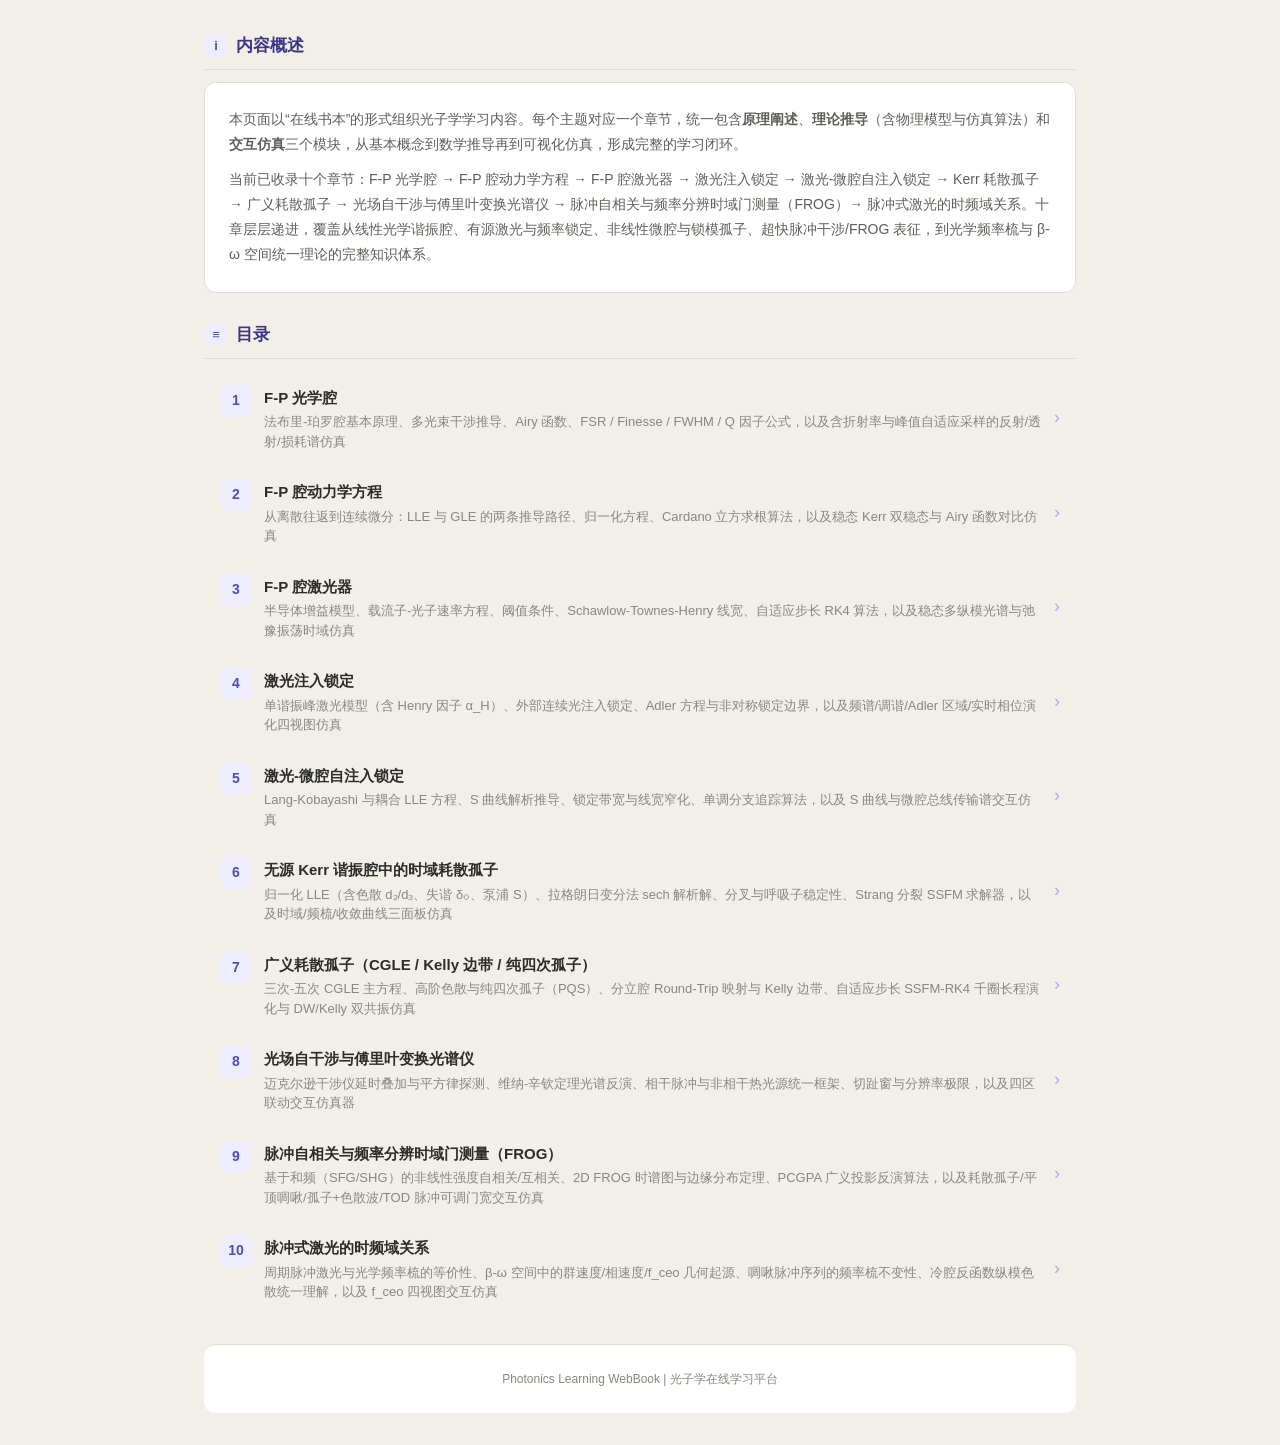
==== overview.html @ 43e1c4be "first upload" ====
<!DOCTYPE html>
<html lang="zh-CN">
<head>
<meta charset="UTF-8">
<meta name="viewport" content="width=device-width, initial-scale=1.0">
<link rel="stylesheet" href="common.css">
<title>目录 - 光子学学习</title>
</head>
<body>
<div class="main">

  <div class="section">
    <div class="section-title"><span class="section-icon">i</span>内容概述</div>
    <div class="book-abstract">
      <p>本页面以“在线书本”的形式组织光子学学习内容。每个主题对应一个章节，统一包含<strong>原理阐述</strong>、<strong>理论推导</strong>（含物理模型与仿真算法）和<strong>交互仿真</strong>三个模块，从基本概念到数学推导再到可视化仿真，形成完整的学习闭环。</p>
      <p>当前已收录十个章节：F-P 光学腔 → F-P 腔动力学方程 → F-P 腔激光器 → 激光注入锁定 → 激光-微腔自注入锁定 → Kerr 耗散孤子 → 广义耗散孤子 → 光场自干涉与傅里叶变换光谱仪 → 脉冲自相关与频率分辨时域门测量（FROG）→ 脉冲式激光的时频域关系。十章层层递进，覆盖从线性光学谐振腔、有源激光与频率锁定、非线性微腔与锁模孤子、超快脉冲干涉/FROG 表征，到光学频率梳与 β-ω 空间统一理论的完整知识体系。</p>
    </div>
  </div>

  <div class="section">
    <div class="section-title"><span class="section-icon">≡</span>目录</div>
    <div class="toc-list">
      <a class="toc-item" href="fp-cavity.html" data-tab="fp-cavity.html">
        <span class="toc-num">1</span>
        <div class="toc-info">
          <div class="toc-chapter">F-P 光学腔</div>
          <div class="toc-desc">法布里-珀罗腔基本原理、多光束干涉推导、Airy 函数、FSR / Finesse / FWHM / Q 因子公式，以及含折射率与峰值自适应采样的反射/透射/损耗谱仿真</div>
        </div>
        <span class="toc-arrow">›</span>
      </a>
      <a class="toc-item" href="fp-dynamics.html" data-tab="fp-dynamics.html">
        <span class="toc-num">2</span>
        <div class="toc-info">
          <div class="toc-chapter">F-P 腔动力学方程</div>
          <div class="toc-desc">从离散往返到连续微分：LLE 与 GLE 的两条推导路径、归一化方程、Cardano 立方求根算法，以及稳态 Kerr 双稳态与 Airy 函数对比仿真</div>
        </div>
        <span class="toc-arrow">›</span>
      </a>
      <a class="toc-item" href="fp-laser.html" data-tab="fp-laser.html">
        <span class="toc-num">3</span>
        <div class="toc-info">
          <div class="toc-chapter">F-P 腔激光器</div>
          <div class="toc-desc">半导体增益模型、载流子-光子速率方程、阈值条件、Schawlow-Townes-Henry 线宽、自适应步长 RK4 算法，以及稳态多纵模光谱与弛豫振荡时域仿真</div>
        </div>
        <span class="toc-arrow">›</span>
      </a>
      <a class="toc-item" href="injection-locking.html" data-tab="injection-locking.html">
        <span class="toc-num">4</span>
        <div class="toc-info">
          <div class="toc-chapter">激光注入锁定</div>
          <div class="toc-desc">单谐振峰激光模型（含 Henry 因子 α_H）、外部连续光注入锁定、Adler 方程与非对称锁定边界，以及频谱/调谐/Adler 区域/实时相位演化四视图仿真</div>
        </div>
        <span class="toc-arrow">›</span>
      </a>
      <a class="toc-item" href="self-injection-locking.html" data-tab="self-injection-locking.html">
        <span class="toc-num">5</span>
        <div class="toc-info">
          <div class="toc-chapter">激光-微腔自注入锁定</div>
          <div class="toc-desc">Lang-Kobayashi 与耦合 LLE 方程、S 曲线解析推导、锁定带宽与线宽窄化、单调分支追踪算法，以及 S 曲线与微腔总线传输谱交互仿真</div>
        </div>
        <span class="toc-arrow">›</span>
      </a>
      <a class="toc-item" href="kerr-dissipative-soliton.html" data-tab="kerr-dissipative-soliton.html">
        <span class="toc-num">6</span>
        <div class="toc-info">
          <div class="toc-chapter">无源 Kerr 谐振腔中的时域耗散孤子</div>
          <div class="toc-desc">归一化 LLE（含色散 d₂/d₃、失谐 δ₀、泵浦 S）、拉格朗日变分法 sech 解析解、分叉与呼吸子稳定性、Strang 分裂 SSFM 求解器，以及时域/频梳/收敛曲线三面板仿真</div>
        </div>
        <span class="toc-arrow">›</span>
      </a>
      <a class="toc-item" href="general-dissipative-soliton.html" data-tab="general-dissipative-soliton.html">
        <span class="toc-num">7</span>
        <div class="toc-info">
          <div class="toc-chapter">广义耗散孤子（CGLE / Kelly 边带 / 纯四次孤子）</div>
          <div class="toc-desc">三次-五次 CGLE 主方程、高阶色散与纯四次孤子（PQS）、分立腔 Round-Trip 映射与 Kelly 边带、自适应步长 SSFM-RK4 千圈长程演化与 DW/Kelly 双共振仿真</div>
        </div>
        <span class="toc-arrow">›</span>
      </a>
      <a class="toc-item" href="ftir-spectroscopy.html" data-tab="ftir-spectroscopy.html">
        <span class="toc-num">8</span>
        <div class="toc-info">
          <div class="toc-chapter">光场自干涉与傅里叶变换光谱仪</div>
          <div class="toc-desc">迈克尔逊干涉仪延时叠加与平方律探测、维纳-辛钦定理光谱反演、相干脉冲与非相干热光源统一框架、切趾窗与分辨率极限，以及四区联动交互仿真器</div>
        </div>
        <span class="toc-arrow">›</span>
      </a>
      <a class="toc-item" href="frog-measurement.html" data-tab="frog-measurement.html">
        <span class="toc-num">9</span>
        <div class="toc-info">
          <div class="toc-chapter">脉冲自相关与频率分辨时域门测量（FROG）</div>
          <div class="toc-desc">基于和频（SFG/SHG）的非线性强度自相关/互相关、2D FROG 时谱图与边缘分布定理、PCGPA 广义投影反演算法，以及耗散孤子/平顶啁啾/孤子+色散波/TOD 脉冲可调门宽交互仿真</div>
        </div>
        <span class="toc-arrow">›</span>
      </a>
      <a class="toc-item" href="pulsed-laser-comb.html" data-tab="pulsed-laser-comb.html">
        <span class="toc-num">10</span>
        <div class="toc-info">
          <div class="toc-chapter">脉冲式激光的时频域关系</div>
          <div class="toc-desc">周期脉冲激光与光学频率梳的等价性、β-ω 空间中的群速度/相速度/f_ceo 几何起源、啁啾脉冲序列的频率梳不变性、冷腔反函数纵模色散统一理解，以及 f_ceo 四视图交互仿真</div>
        </div>
        <span class="toc-arrow">›</span>
      </a>
    </div>
  </div>

  <div class="footer">
    <p>Photonics Learning WebBook | 光子学在线学习平台</p>
  </div>
</div>

<script>
(function() {
  var links = document.querySelectorAll('.toc-item[data-tab]');
  links.forEach(function(link) {
    link.addEventListener('click', function(e) {
      if (window.parent && window.parent !== window) {
        e.preventDefault();
        window.parent.postMessage({ type: 'switchTab', src: 'tabs/' + this.dataset.tab }, '*');
      }
    });
  });
})();
</script>
</body>
</html>
---- common.css ----
:root {
  --c-bg: #ffffff;
  --c-bg-sec: #f7f6f3;
  --c-bg-ter: #f1efe8;
  --c-text: #2c2c2a;
  --c-text-sec: #5f5e5a;
  --c-text-hint: #888780;
  --c-border: #e0ddd3;
  --c-border-2: #d3d1c7;
  --c-purple-50: #EEEDFE;
  --c-purple-100: #CECBF6;
  --c-purple-200: #AFA9EC;
  --c-purple-400: #7F77DD;
  --c-purple-600: #534AB7;
  --c-purple-800: #3C3489;
  --c-teal-50: #E1F5EE;
  --c-teal-100: #9FE1CB;
  --c-teal-400: #1D9E75;
  --c-teal-600: #0F6E56;
  --c-blue-50: #E6F1FB;
  --c-blue-100: #B5D4F4;
  --c-blue-400: #378ADD;
  --c-blue-600: #185FA5;
  --c-amber-50: #FAEEDA;
  --c-amber-100: #FAC775;
  --c-amber-400: #EF9F27;
  --c-amber-600: #854F0B;
  --radius: 8px;
  --radius-lg: 12px;
  --radius-xl: 16px;
}

* { box-sizing: border-box; margin: 0; padding: 0; }

body {
  font-family: -apple-system, BlinkMacSystemFont, "Segoe UI", "PingFang SC", "Hiragino Sans GB", "Microsoft YaHei", sans-serif;
  background: var(--c-bg-ter);
  color: var(--c-text);
  line-height: 1.7;
  font-size: 15px;
  -webkit-text-size-adjust: 100%;
}

.mono { font-family: "SF Mono", "Fira Code", "Consolas", monospace; }

/* ===== Main ===== */
.main {
  max-width: 920px;
  margin: 0 auto;
  padding: 1.25rem;
}

/* ===== Section ===== */
.section {
  margin-bottom: 1.75rem;
  scroll-margin-top: 100px;
}
.section-title {
  display: flex;
  align-items: center;
  gap: 8px;
  font-size: 17px;
  font-weight: 600;
  color: var(--c-purple-800);
  margin-bottom: 0.75rem;
  padding-bottom: 0.5rem;
  border-bottom: 0.5px solid var(--c-border);
}
.section-icon {
  width: 24px;
  height: 24px;
  border-radius: 6px;
  background: var(--c-purple-50);
  color: var(--c-purple-600);
  display: inline-flex;
  align-items: center;
  justify-content: center;
  font-size: 13px;
  font-weight: 700;
  flex-shrink: 0;
}
.section-desc {
  font-size: 13px;
  color: var(--c-text-hint);
  margin-bottom: 0.75rem;
}

/* ===== Unified Tab Switcher ===== */
.tab-switch {
  display: flex;
  gap: 0;
  margin-bottom: 1rem;
  border-bottom: 0.5px solid var(--c-border);
}
.tab-switch button {
  padding: 8px 18px;
  font-size: 14px;
  border: none;
  background: none;
  color: var(--c-text-sec);
  cursor: pointer;
  border-bottom: 2px solid transparent;
  transition: all 0.15s;
  font-family: inherit;
}
.tab-switch button:hover { color: var(--c-purple-600); }
.tab-switch button.active {
  color: var(--c-purple-600);
  border-bottom-color: var(--c-purple-400);
  font-weight: 500;
}
.tab-panel { display: none; }
.tab-panel.active { display: block; }

/* ===== Topic Card ===== */
.topic-card {
  background: var(--c-bg);
  border: 0.5px solid var(--c-border);
  border-radius: var(--radius-lg);
  padding: 1.25rem;
  margin-bottom: 1rem;
  transition: border-color 0.2s;
}
.topic-card:hover { border-color: var(--c-border-2); }

.topic-header {
  display: flex;
  align-items: flex-start;
  justify-content: space-between;
  gap: 12px;
  margin-bottom: 0.75rem;
}
.topic-title {
  font-size: 15px;
  font-weight: 600;
  color: var(--c-text);
  flex: 1;
}
.topic-badge {
  font-size: 11px;
  padding: 2px 7px;
  border-radius: 4px;
  flex-shrink: 0;
}
.badge-theory { background: var(--c-purple-50); color: var(--c-purple-600); }
.badge-formula { background: var(--c-blue-50); color: var(--c-blue-600); }
.badge-sim { background: var(--c-teal-50); color: var(--c-teal-600); }

.topic-body {
  font-size: 14px;
  color: var(--c-text);
  line-height: 1.8;
}
.topic-body p { margin-bottom: 0.6rem; }
.topic-body ul { padding-left: 1.5rem; font-size: 13.5px; line-height: 1.8; margin-bottom: 0.6rem; }

/* ===== Formula Box (Unified Left-Accented Style) ===== */
.formula-box {
  background: var(--c-bg-sec);
  border: 0.5px solid var(--c-border);
  border-left: 3px solid var(--c-purple-400);
  border-radius: var(--radius);
  padding: 0.9rem 1.2rem;
  margin: 0.75rem 0;
  text-align: center;
  overflow-x: auto;
}
.formula-box mjx-container { display: inline-block !important; }
.formula-box .formula {
  font-family: "SF Mono", "Fira Code", "Consolas", "Latin Modern Math", serif;
  font-size: 16px;
  color: var(--c-purple-800);
  white-space: nowrap;
}
.formula-box .formula-label {
  font-size: 12px;
  color: var(--c-text-hint);
  margin-top: 6px;
}

/* ===== Unified Data Table ===== */
.data-table {
  width: 100%;
  border-collapse: collapse;
  margin: 0.75rem 0;
  font-size: 13px;
}
.data-table th, .data-table td {
  border: 0.5px solid var(--c-border);
  padding: 7px 10px;
  text-align: left;
}
.data-table th {
  background: var(--c-bg-sec);
  font-weight: 600;
  color: var(--c-text-sec);
}

/* ===== SVG Diagram Container ===== */
.diagram-box {
  background: var(--c-bg-sec);
  border: 0.5px solid var(--c-border);
  border-radius: var(--radius);
  margin: 1rem 0;
  text-align: center;
  padding: 0.75rem;
  overflow-x: auto;
}
.diagram-box svg { max-width: 100%; height: auto; display: inline-block; }
.diagram-caption {
  font-size: 12px;
  color: var(--c-text-hint);
  margin-top: 0.35rem;
}

/* ===== Interactive Simulator Shared Layout ===== */
.sim-container {
  background: var(--c-bg);
  border: 0.5px solid var(--c-border);
  border-radius: var(--radius-lg);
  padding: 1rem;
  margin: 0.75rem 0;
}
.sim-layout {
  display: flex;
  gap: 1rem;
  flex-wrap: wrap;
}
.sim-sidebar {
  flex: 0 0 240px;
  display: flex;
  flex-direction: column;
  gap: 0.65rem;
}
.sim-main {
  flex: 1;
  min-width: 280px;
}
.sim-canvas-stack {
  display: flex;
  flex-direction: column;
  gap: 0.55rem;
}
.sim-canvas-wrap, .sim-canvas-wrap-2 {
  background: #faf9f7;
  border-radius: var(--radius);
  border: 0.5px solid var(--c-border);
  overflow: hidden;
  position: relative;
}
.sim-canvas-wrap canvas, .sim-canvas-wrap-2 canvas {
  display: block;
  width: 100%;
  height: auto;
}
.sim-canvas-label {
  font-size: 12px;
  color: var(--c-text-hint);
  padding: 5px 8px 2px;
}
.sim-controls {
  display: flex;
  flex-wrap: wrap;
  gap: 12px;
  align-items: center;
}
.sim-control-group {
  display: flex;
  flex-direction: column;
  gap: 4px;
}
.sim-label {
  font-size: 12px;
  color: var(--c-text-hint);
  display: flex;
  justify-content: space-between;
  align-items: center;
}
.sim-label span {
  color: var(--c-purple-600);
  font-weight: 500;
  font-family: "SF Mono", "Fira Code", Consolas, monospace;
}
input[type="range"] {
  -webkit-appearance: none;
  appearance: none;
  width: 100%;
  height: 4px;
  background: var(--c-border);
  border-radius: 2px;
  outline: none;
}
input[type="range"]::-webkit-slider-thumb {
  -webkit-appearance: none;
  appearance: none;
  width: 16px;
  height: 16px;
  border-radius: 50%;
  background: var(--c-purple-400);
  border: 2px solid #fff;
  cursor: pointer;
  box-shadow: 0 1px 3px rgba(0,0,0,0.15);
}
input[type="range"]::-moz-range-thumb {
  width: 16px;
  height: 16px;
  border-radius: 50%;
  background: var(--c-purple-400);
  border: 2px solid #fff;
  cursor: pointer;
}
.sim-btn {
  padding: 7px 14px;
  font-size: 13px;
  border: 0.5px solid var(--c-border-2);
  border-radius: var(--radius);
  background: var(--c-bg);
  color: var(--c-text);
  cursor: pointer;
  transition: all 0.15s;
  font-family: inherit;
}
.sim-btn:hover { border-color: var(--c-purple-400); color: var(--c-purple-600); }
.sim-btn.primary {
  background: var(--c-purple-600);
  color: #fff;
  border-color: var(--c-purple-600);
}
.sim-btn.primary:hover { background: var(--c-purple-800); }
.sim-btn:disabled { opacity: 0.6; cursor: not-allowed; }

.preset-row { display: flex; gap: 4px; flex-wrap: wrap; margin-bottom: 4px; }
.preset-btn {
  padding: 4px 8px;
  font-size: 11px;
  border: 0.5px solid var(--c-border);
  border-radius: var(--radius);
  background: var(--c-bg-sec);
  color: var(--c-text-sec);
  cursor: pointer;
  transition: all 0.15s;
  font-family: inherit;
}
.preset-btn:hover { background: var(--c-purple-50); border-color: var(--c-purple-400); color: var(--c-purple-600); }

.checkbox-row {
  display: flex;
  align-items: center;
  gap: 6px;
  font-size: 12px;
  color: var(--c-text-sec);
}
.checkbox-row input[type="checkbox"] {
  width: 14px;
  height: 14px;
  accent-color: var(--c-purple-600);
}

.mode-selector { display: flex; flex-direction: column; gap: 0.25rem; }
.mode-selector label {
  display: flex;
  align-items: center;
  gap: 6px;
  font-size: 12px;
  color: var(--c-text-sec);
  cursor: pointer;
  padding: 4px 6px;
  border-radius: 4px;
  transition: background 0.1s;
}
.mode-selector label:hover { background: var(--c-bg-sec); }
.mode-selector input[type="radio"] {
  width: 14px;
  height: 14px;
  accent-color: var(--c-purple-600);
}

.sim-status {
  font-size: 12px;
  color: var(--c-text-hint);
  padding: 0.5rem 0.75rem;
  background: var(--c-bg-sec);
  border-radius: var(--radius);
  border: 0.5px solid var(--c-border);
  line-height: 1.6;
}
.sim-status .status-line { display: flex; justify-content: space-between; }
.sim-status .status-line strong { color: var(--c-text); font-family: "SF Mono", monospace; }

.sim-metrics {
  display: grid;
  grid-template-columns: repeat(auto-fit, minmax(100px, 1fr));
  gap: 8px;
  margin-top: 0.65rem;
}
.metric {
  background: var(--c-bg-sec);
  border: 0.5px solid var(--c-border);
  border-radius: var(--radius);
  padding: 8px 10px;
  text-align: center;
}
.metric .val {
  font-size: 16px;
  font-weight: 600;
  color: var(--c-purple-600);
  font-family: "SF Mono", monospace;
}
.metric .lbl {
  font-size: 11px;
  color: var(--c-text-hint);
  margin-top: 2px;
}

/* ===== Book TOC & Abstract ===== */
.toc-list { list-style: none; padding: 0; margin: 0; }
.toc-item {
  display: flex;
  align-items: flex-start;
  gap: 12px;
  padding: 14px 16px;
  border-radius: var(--radius);
  cursor: pointer;
  transition: background 0.15s;
  text-decoration: none;
  color: var(--c-text);
}
.toc-item:hover { background: var(--c-purple-50); }
.toc-item:active { background: var(--c-purple-100); }
.toc-num {
  width: 32px;
  height: 32px;
  border-radius: 8px;
  background: var(--c-purple-50);
  color: var(--c-purple-600);
  display: inline-flex;
  align-items: center;
  justify-content: center;
  font-size: 14px;
  font-weight: 600;
  flex-shrink: 0;
}
.toc-item:hover .toc-num { background: var(--c-purple-100); }
.toc-info { flex: 1; min-width: 0; }
.toc-chapter { font-size: 15px; font-weight: 600; color: var(--c-text); margin-bottom: 2px; }
.toc-desc { font-size: 13px; color: var(--c-text-hint); line-height: 1.5; }
.toc-arrow { align-self: center; color: var(--c-purple-200); font-size: 18px; flex-shrink: 0; }
.toc-item:hover .toc-arrow { color: var(--c-purple-400); }

.book-abstract {
  background: var(--c-bg);
  border: 0.5px solid var(--c-border);
  border-radius: var(--radius-lg);
  padding: 1.5rem;
  margin-bottom: 1.5rem;
}
.book-abstract p { font-size: 14px; line-height: 1.8; color: var(--c-text-sec); margin-bottom: 0.6rem; }
.book-abstract p:last-child { margin-bottom: 0; }

/* ===== Footer ===== */
.footer {
  text-align: center;
  padding: 1.5rem 1.25rem;
  font-size: 12px;
  color: var(--c-text-hint);
  border-top: 0.5px solid var(--c-border);
  background: var(--c-bg);
  border-radius: var(--radius-lg);
  margin-top: 1.5rem;
}

/* ===== Responsive ===== */
@media (max-width: 720px) {
  .sim-sidebar { flex: 1 1 100%; }
  .sim-main { flex: 1 1 100%; }
}
@media (max-width: 600px) {
  .main { padding: 1rem; }
  .topic-card { padding: 1rem; }
  .formula-box .formula { font-size: 14px; }
  .sim-controls { flex-direction: column; }
}
@media (max-width: 480px) {
  .tab-switch button { padding: 6px 10px; font-size: 12px; flex: 1; text-align: center; }
  .sim-container { padding: 0.65rem; }
  .sim-label { font-size: 11px; }
}
@media (min-width: 769px) {
  .main { padding: 2rem 1.5rem; }
}


/* ===== Academic References Block ===== */
.ref-section {
  background: var(--c-bg);
  border: 0.5px solid var(--c-border);
  border-radius: var(--radius-lg);
  padding: 1.15rem 1.35rem;
  margin-top: 1.5rem;
}
.ref-title {
  font-size: 14px;
  font-weight: 600;
  color: var(--c-purple-800);
  margin-bottom: 0.6rem;
  padding-bottom: 0.4rem;
  border-bottom: 0.5px solid var(--c-border);
}
.ref-list {
  list-style: none;
  padding: 0;
  margin: 0;
  font-size: 12.5px;
  line-height: 1.75;
  color: var(--c-text-sec);
}
.ref-list li {
  padding-left: 2.1em;
  text-indent: -2.1em;
  margin-bottom: 0.35rem;
}
.ref-list li:last-child { margin-bottom: 0; }
.ref-num {
  display: inline-block;
  width: 2.1em;
  text-indent: 0;
  font-family: "SF Mono", "Fira Code", Consolas, monospace;
  font-size: 11.5px;
  color: var(--c-purple-600);
  font-weight: 600;
}
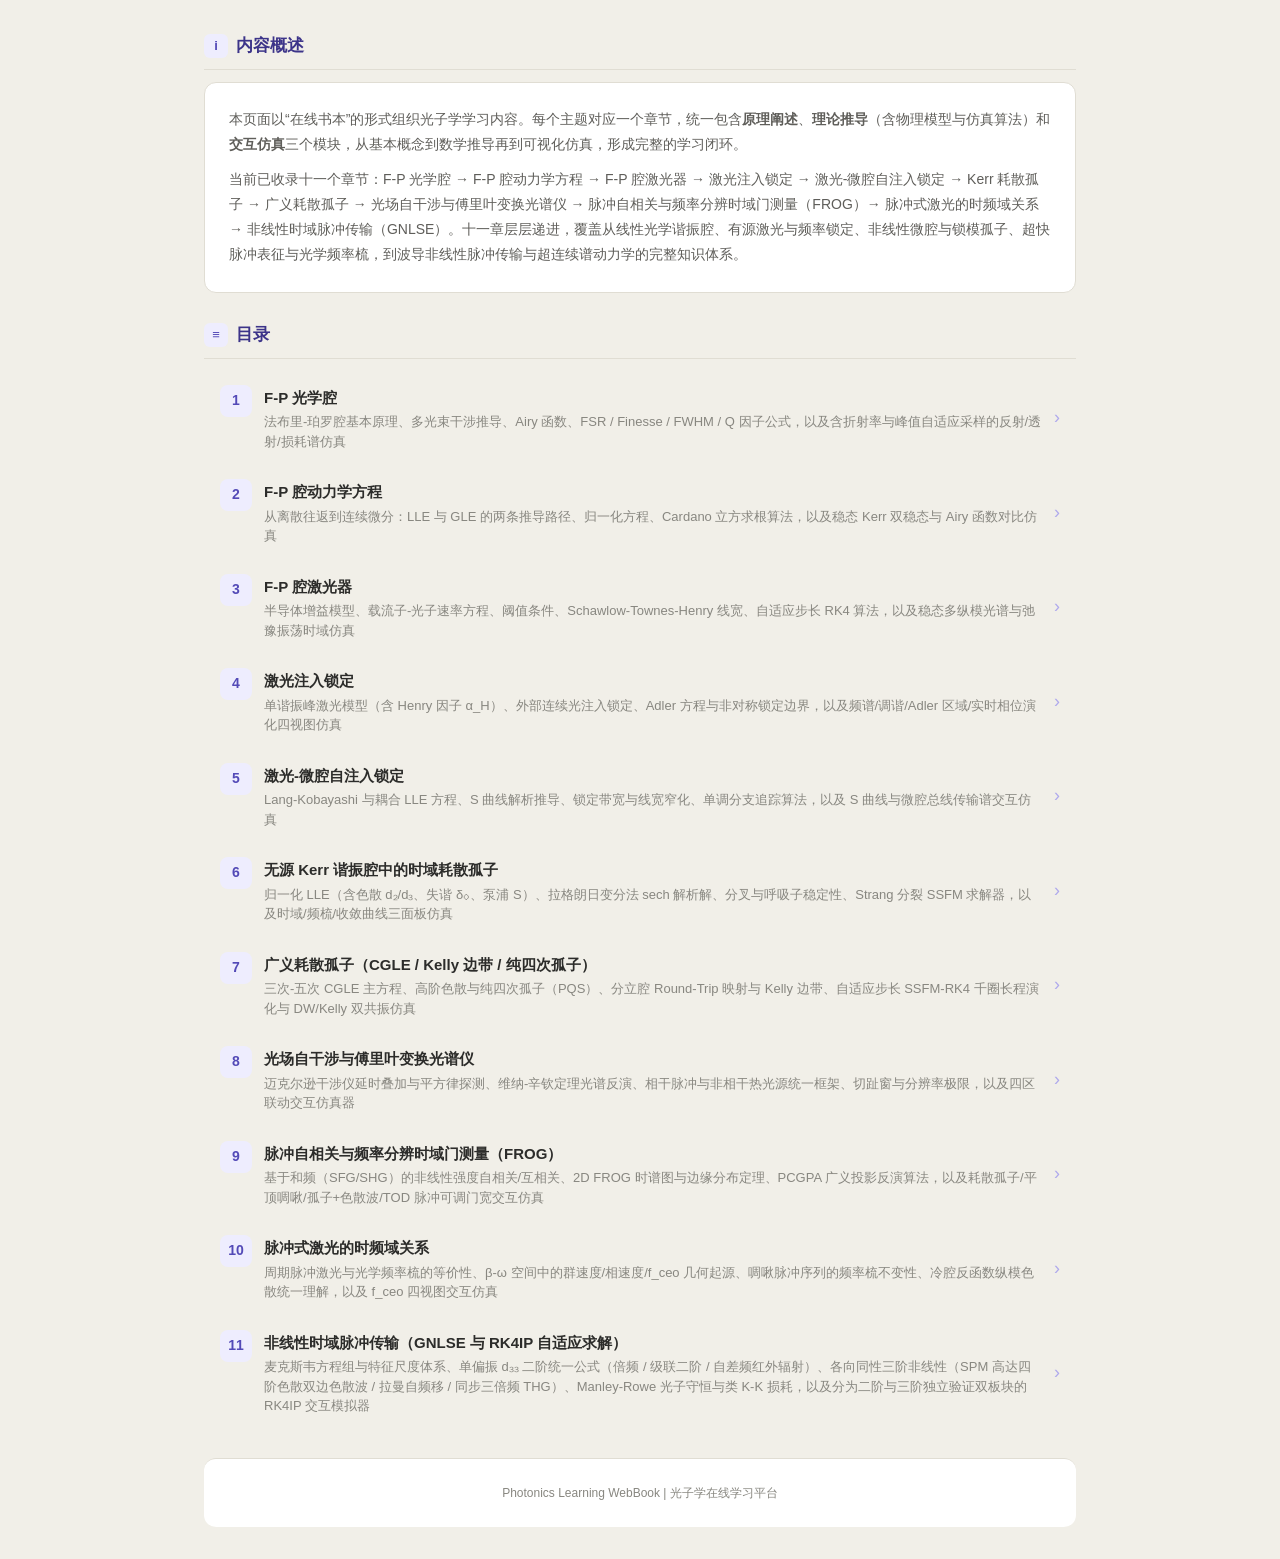
==== commit 6d6a7bfa: "new updates, with the 11th chaper added" ====
--- a/overview.html
+++ b/overview.html
@@ -13,7 +13,7 @@
     <div class="section-title"><span class="section-icon">i</span>内容概述</div>
     <div class="book-abstract">
       <p>本页面以“在线书本”的形式组织光子学学习内容。每个主题对应一个章节，统一包含<strong>原理阐述</strong>、<strong>理论推导</strong>（含物理模型与仿真算法）和<strong>交互仿真</strong>三个模块，从基本概念到数学推导再到可视化仿真，形成完整的学习闭环。</p>
-      <p>当前已收录十个章节：F-P 光学腔 → F-P 腔动力学方程 → F-P 腔激光器 → 激光注入锁定 → 激光-微腔自注入锁定 → Kerr 耗散孤子 → 广义耗散孤子 → 光场自干涉与傅里叶变换光谱仪 → 脉冲自相关与频率分辨时域门测量（FROG）→ 脉冲式激光的时频域关系。十章层层递进，覆盖从线性光学谐振腔、有源激光与频率锁定、非线性微腔与锁模孤子、超快脉冲干涉/FROG 表征，到光学频率梳与 β-ω 空间统一理论的完整知识体系。</p>
+      <p>当前已收录十一个章节：F-P 光学腔 → F-P 腔动力学方程 → F-P 腔激光器 → 激光注入锁定 → 激光-微腔自注入锁定 → Kerr 耗散孤子 → 广义耗散孤子 → 光场自干涉与傅里叶变换光谱仪 → 脉冲自相关与频率分辨时域门测量（FROG）→ 脉冲式激光的时频域关系 → 非线性时域脉冲传输（GNLSE）。十一章层层递进，覆盖从线性光学谐振腔、有源激光与频率锁定、非线性微腔与锁模孤子、超快脉冲表征与光学频率梳，到波导非线性脉冲传输与超连续谱动力学的完整知识体系。</p>
     </div>
   </div>
 
@@ -100,6 +100,14 @@
         </div>
         <span class="toc-arrow">›</span>
       </a>
+      <a class="toc-item" href="nonlinear-pulse-propagation.html" data-tab="nonlinear-pulse-propagation.html">
+        <span class="toc-num">11</span>
+        <div class="toc-info">
+          <div class="toc-chapter">非线性时域脉冲传输（GNLSE 与 RK4IP 自适应求解）</div>
+          <div class="toc-desc">麦克斯韦方程组与特征尺度体系、单偏振 d₃₃ 二阶统一公式（倍频 / 级联二阶 / 自差频红外辐射）、各向同性三阶非线性（SPM 高达四阶色散双边色散波 / 拉曼自频移 / 同步三倍频 THG）、Manley-Rowe 光子守恒与类 K-K 损耗，以及分为二阶与三阶独立验证双板块的 RK4IP 交互模拟器</div>
+        </div>
+        <span class="toc-arrow">›</span>
+      </a>
     </div>
   </div>
 
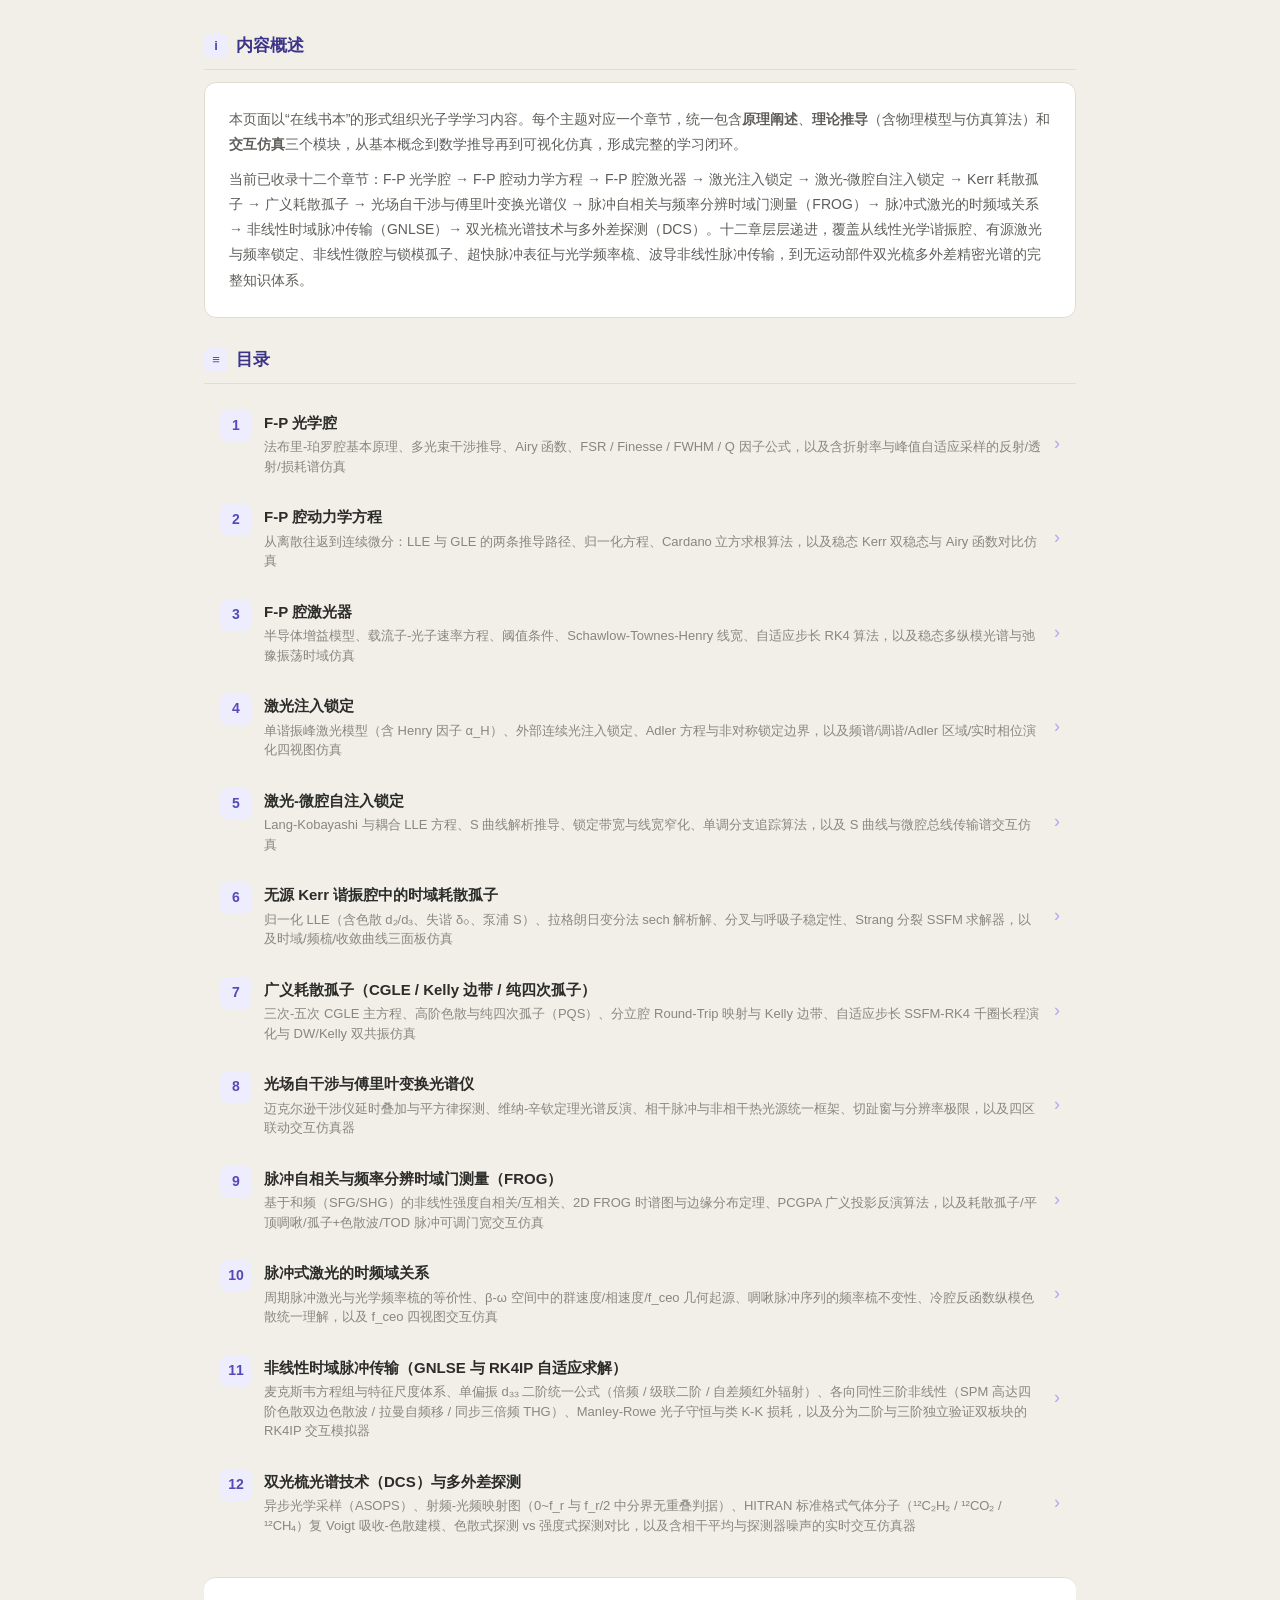
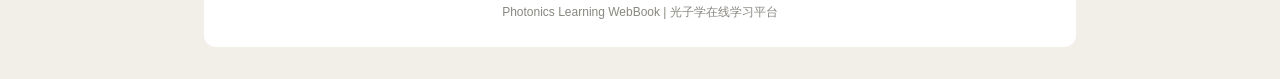
==== commit 3c6391a9: "chp 12 added" ====
--- a/overview.html
+++ b/overview.html
@@ -13,7 +13,7 @@
     <div class="section-title"><span class="section-icon">i</span>内容概述</div>
     <div class="book-abstract">
       <p>本页面以“在线书本”的形式组织光子学学习内容。每个主题对应一个章节，统一包含<strong>原理阐述</strong>、<strong>理论推导</strong>（含物理模型与仿真算法）和<strong>交互仿真</strong>三个模块，从基本概念到数学推导再到可视化仿真，形成完整的学习闭环。</p>
-      <p>当前已收录十一个章节：F-P 光学腔 → F-P 腔动力学方程 → F-P 腔激光器 → 激光注入锁定 → 激光-微腔自注入锁定 → Kerr 耗散孤子 → 广义耗散孤子 → 光场自干涉与傅里叶变换光谱仪 → 脉冲自相关与频率分辨时域门测量（FROG）→ 脉冲式激光的时频域关系 → 非线性时域脉冲传输（GNLSE）。十一章层层递进，覆盖从线性光学谐振腔、有源激光与频率锁定、非线性微腔与锁模孤子、超快脉冲表征与光学频率梳，到波导非线性脉冲传输与超连续谱动力学的完整知识体系。</p>
+      <p>当前已收录十二个章节：F-P 光学腔 → F-P 腔动力学方程 → F-P 腔激光器 → 激光注入锁定 → 激光-微腔自注入锁定 → Kerr 耗散孤子 → 广义耗散孤子 → 光场自干涉与傅里叶变换光谱仪 → 脉冲自相关与频率分辨时域门测量（FROG）→ 脉冲式激光的时频域关系 → 非线性时域脉冲传输（GNLSE）→ 双光梳光谱技术与多外差探测（DCS）。十二章层层递进，覆盖从线性光学谐振腔、有源激光与频率锁定、非线性微腔与锁模孤子、超快脉冲表征与光学频率梳、波导非线性脉冲传输，到无运动部件双光梳多外差精密光谱的完整知识体系。</p>
     </div>
   </div>
 
@@ -108,6 +108,14 @@
         </div>
         <span class="toc-arrow">›</span>
       </a>
+      <a class="toc-item" href="dual-comb-spectroscopy.html" data-tab="dual-comb-spectroscopy.html">
+        <span class="toc-num">12</span>
+        <div class="toc-info">
+          <div class="toc-chapter">双光梳光谱技术（DCS）与多外差探测</div>
+          <div class="toc-desc">异步光学采样（ASOPS）、射频-光频映射图（0~f_r 与 f_r/2 中分界无重叠判据）、HITRAN 标准格式气体分子（¹²C₂H₂ / ¹²CO₂ / ¹²CH₄）复 Voigt 吸收-色散建模、色散式探测 vs 强度式探测对比，以及含相干平均与探测器噪声的实时交互仿真器</div>
+        </div>
+        <span class="toc-arrow">›</span>
+      </a>
     </div>
   </div>
 
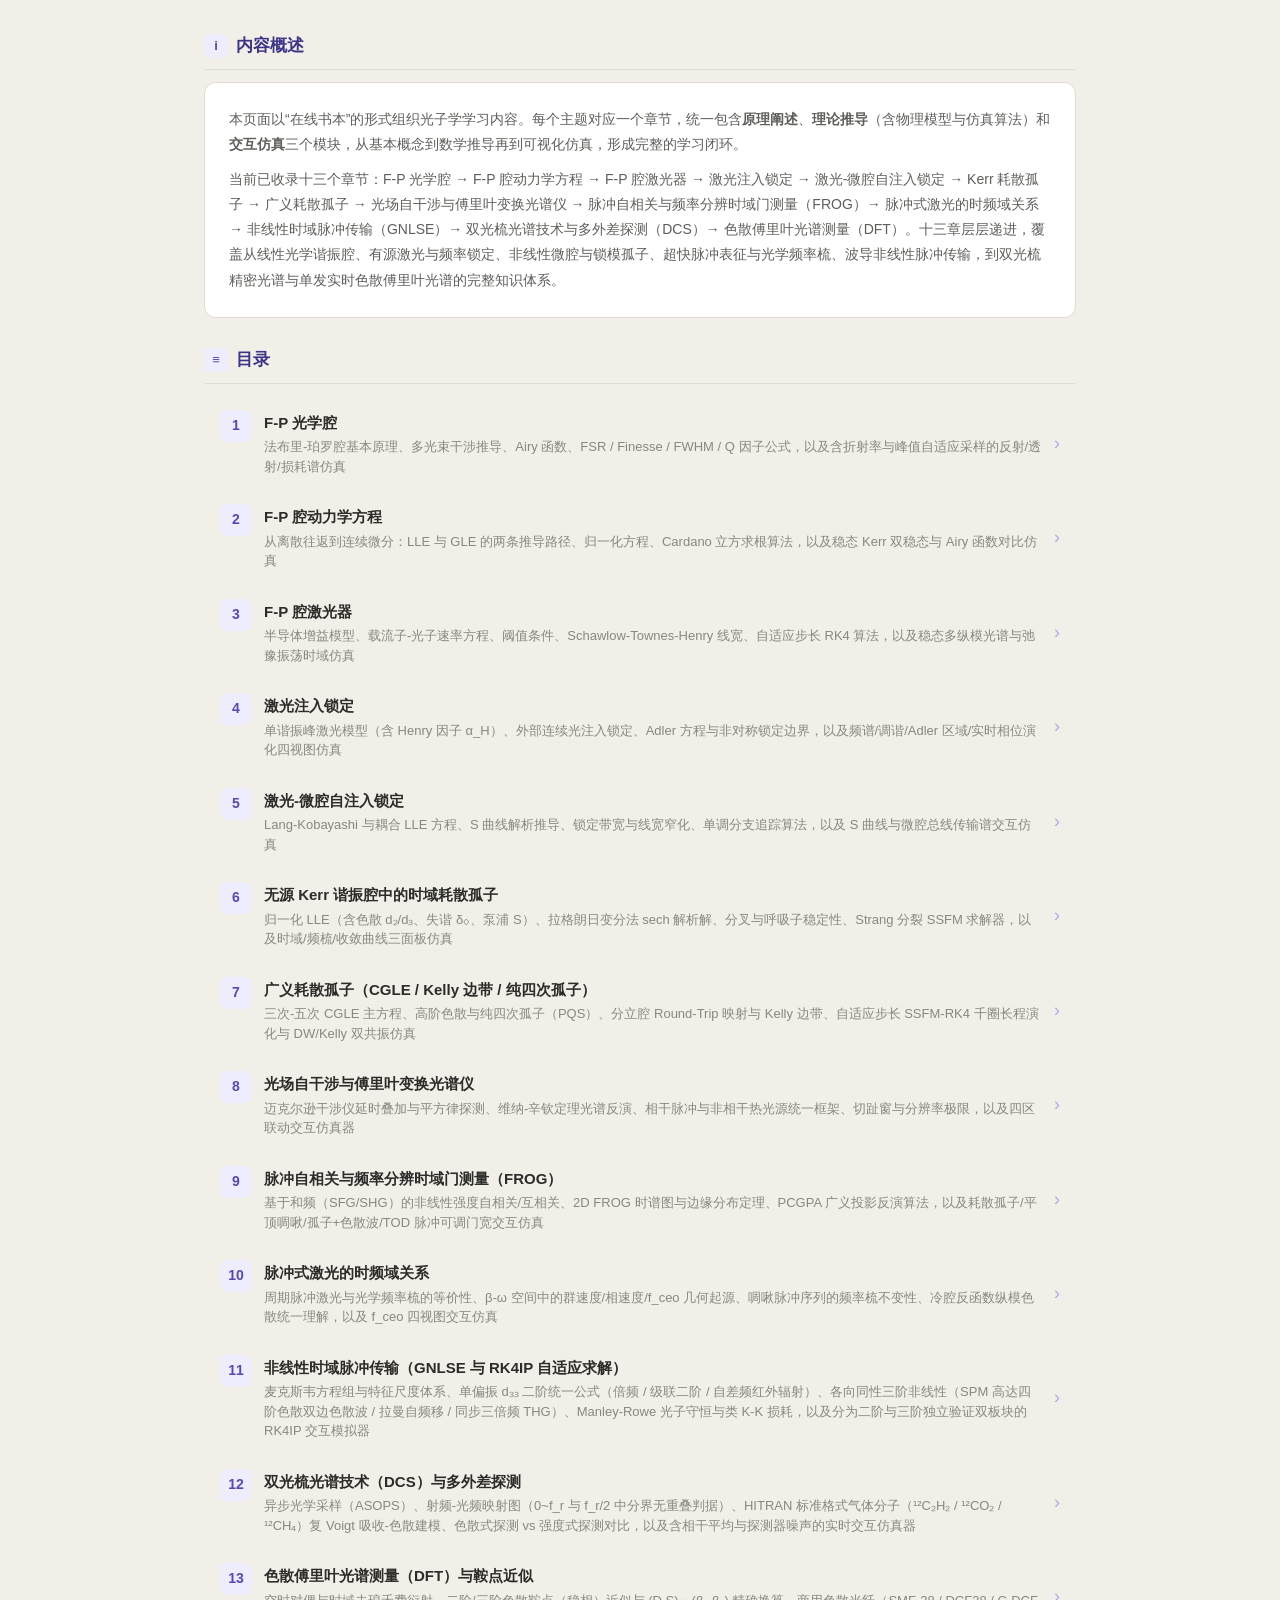
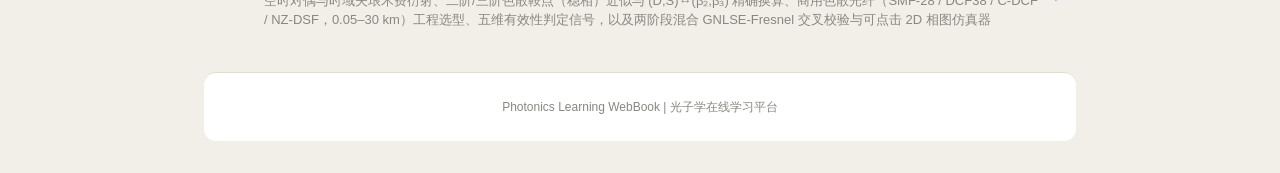
==== commit 06979a28: "chp 13 added!" ====
--- a/overview.html
+++ b/overview.html
@@ -13,7 +13,7 @@
     <div class="section-title"><span class="section-icon">i</span>内容概述</div>
     <div class="book-abstract">
       <p>本页面以“在线书本”的形式组织光子学学习内容。每个主题对应一个章节，统一包含<strong>原理阐述</strong>、<strong>理论推导</strong>（含物理模型与仿真算法）和<strong>交互仿真</strong>三个模块，从基本概念到数学推导再到可视化仿真，形成完整的学习闭环。</p>
-      <p>当前已收录十二个章节：F-P 光学腔 → F-P 腔动力学方程 → F-P 腔激光器 → 激光注入锁定 → 激光-微腔自注入锁定 → Kerr 耗散孤子 → 广义耗散孤子 → 光场自干涉与傅里叶变换光谱仪 → 脉冲自相关与频率分辨时域门测量（FROG）→ 脉冲式激光的时频域关系 → 非线性时域脉冲传输（GNLSE）→ 双光梳光谱技术与多外差探测（DCS）。十二章层层递进，覆盖从线性光学谐振腔、有源激光与频率锁定、非线性微腔与锁模孤子、超快脉冲表征与光学频率梳、波导非线性脉冲传输，到无运动部件双光梳多外差精密光谱的完整知识体系。</p>
+      <p>当前已收录十三个章节：F-P 光学腔 → F-P 腔动力学方程 → F-P 腔激光器 → 激光注入锁定 → 激光-微腔自注入锁定 → Kerr 耗散孤子 → 广义耗散孤子 → 光场自干涉与傅里叶变换光谱仪 → 脉冲自相关与频率分辨时域门测量（FROG）→ 脉冲式激光的时频域关系 → 非线性时域脉冲传输（GNLSE）→ 双光梳光谱技术与多外差探测（DCS）→ 色散傅里叶光谱测量（DFT）。十三章层层递进，覆盖从线性光学谐振腔、有源激光与频率锁定、非线性微腔与锁模孤子、超快脉冲表征与光学频率梳、波导非线性脉冲传输，到双光梳精密光谱与单发实时色散傅里叶光谱的完整知识体系。</p>
     </div>
   </div>
 
@@ -116,6 +116,14 @@
         </div>
         <span class="toc-arrow">›</span>
       </a>
+      <a class="toc-item" href="dispersive-fourier-transform.html" data-tab="dispersive-fourier-transform.html">
+        <span class="toc-num">13</span>
+        <div class="toc-info">
+          <div class="toc-chapter">色散傅里叶光谱测量（DFT）与鞍点近似</div>
+          <div class="toc-desc">空时对偶与时域夫琅禾费衍射、二阶/三阶色散鞍点（稳相）近似与 (D,S)↔(β₂,β₃) 精确换算、商用色散光纤（SMF-28 / DCF38 / C-DCF / NZ-DSF，0.05–30 km）工程选型、五维有效性判定信号，以及两阶段混合 GNLSE-Fresnel 交叉校验与可点击 2D 相图仿真器</div>
+        </div>
+        <span class="toc-arrow">›</span>
+      </a>
     </div>
   </div>
 
